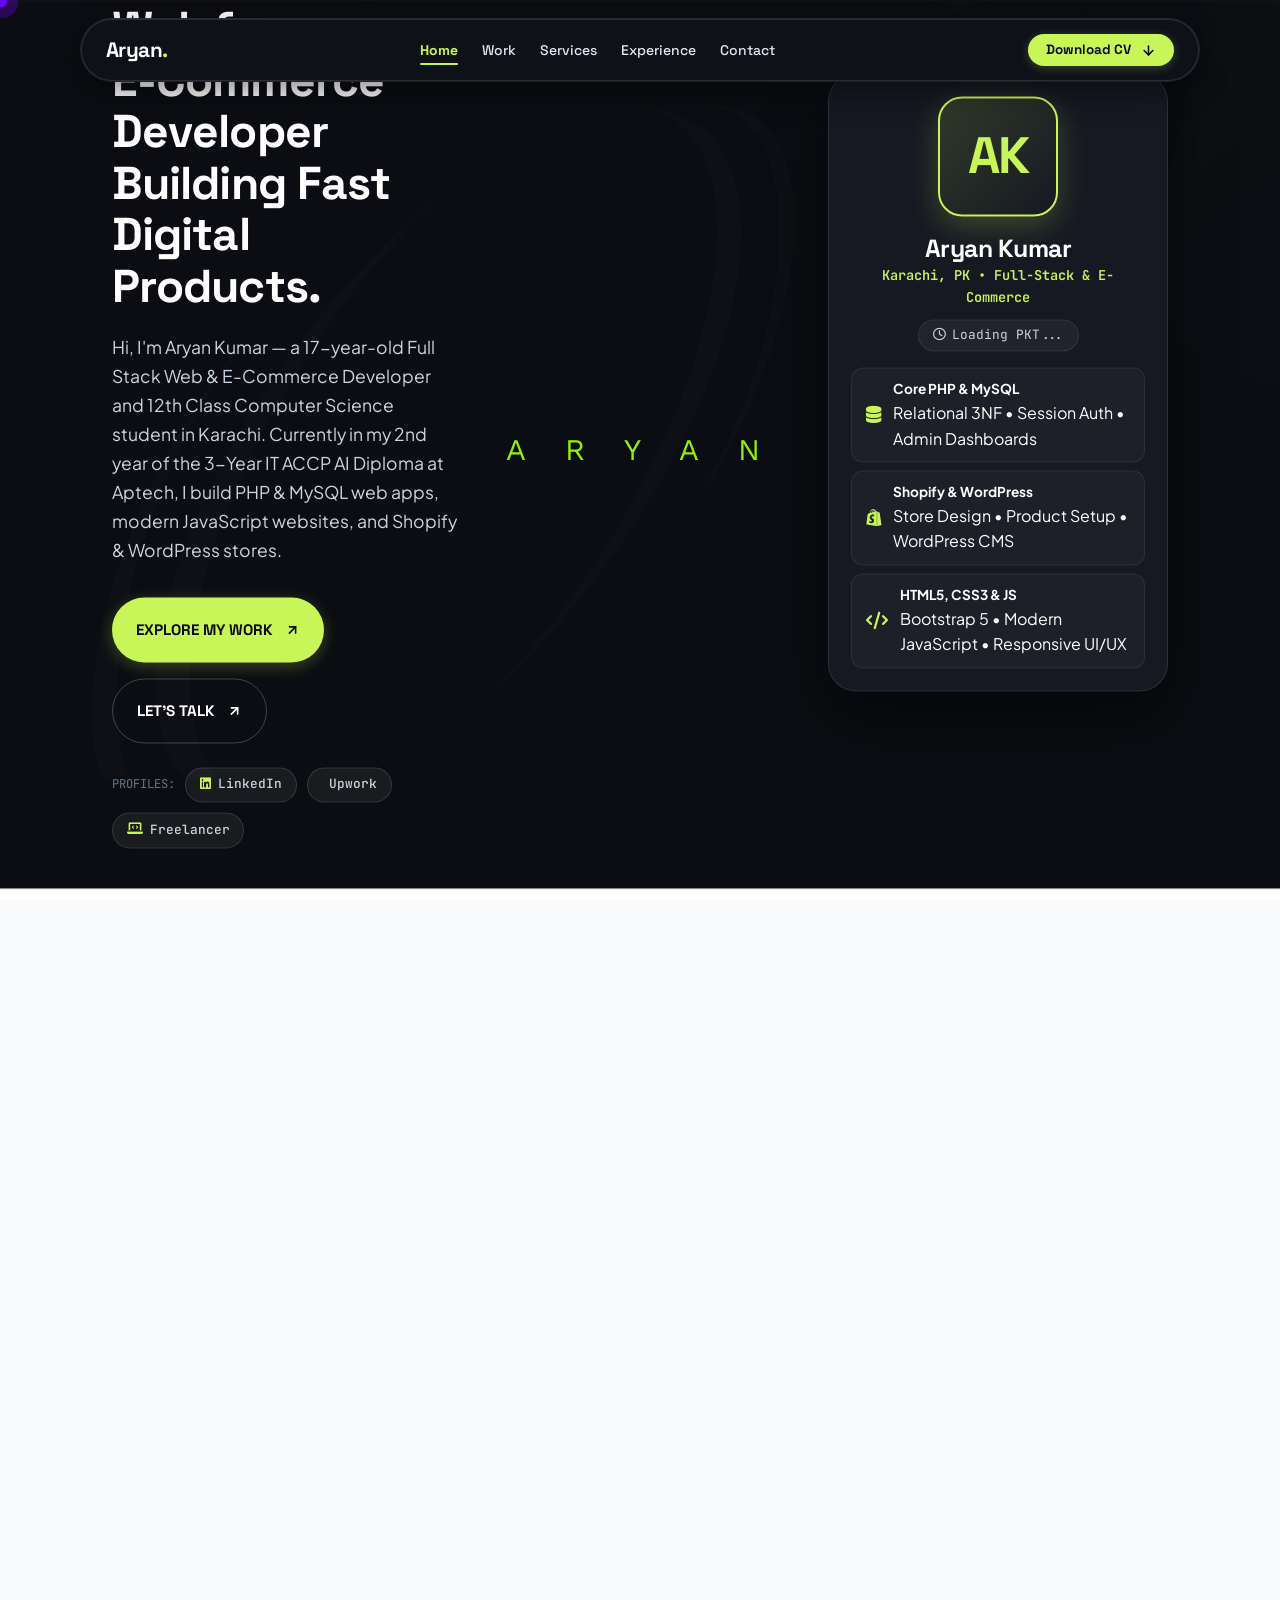
==== index.html @ 0559f658 "first commit" ====
<!DOCTYPE html>
<html lang="en">
<head>
    <meta charset="UTF-8">
    <meta http-equiv="X-UA-Compatible" content="IE=edge">
    <meta name="viewport" content="width=device-width, initial-scale=1">
    <meta name="author" content="Aryan Kumar">
    <meta name="description" content="Portfolio of Aryan Kumar — 17-year-old Full Stack Web & E-Commerce Developer based in Karachi, Pakistan. Building PHP & MySQL web apps, HTML5/CSS3/JS websites, and Shopify & WordPress stores.">
    
    <title>Aryan. &mdash; Web &amp; E-Commerce Developer | Aryan Portfolio</title>

    <!-- Favicon -->
    <link rel="shortcut icon" href="data:image/svg+xml,<svg xmlns='http://www.w3.org/2000/svg' viewBox='0 0 100 100'><rect width='100' height='100' rx='22' fill='%2312141a'/><text x='50%' y='68%' font-family='sans-serif' font-weight='900' font-size='56' fill='%23c8f558' text-anchor='middle'>A.</text></svg>">

    <!-- Fonts -->
    <link rel="preconnect" href="https://fonts.googleapis.com">
    <link rel="preconnect" href="https://fonts.gstatic.com" crossorigin>
    <link href="https://fonts.googleapis.com/css2?family=JetBrains+Mono:wght@400;500;600&family=Plus+Jakarta+Sans:wght@400;500;600;700;800&family=Space+Grotesk:wght@500;600;700;800&display=swap" rel="stylesheet">

    <!-- Devix Stylesheets -->
    <link rel="stylesheet" href="assets/css/bootstrap.min.css">
    <link rel="stylesheet" href="assets/css/all.min.css">
    <link rel="stylesheet" href="assets/css/animate.css">
    <link rel="stylesheet" href="assets/css/magnific-popup.css">
    <link rel="stylesheet" href="assets/css/swiper-bundle.min.css">
    <link rel="stylesheet" href="assets/css/nice-select.css">
    <link rel="stylesheet" href="assets/css/icomoon.css">
    <link rel="stylesheet" href="assets/css/main.css">
    <link rel="stylesheet" href="assets/css/clean-studio.css">
</head>
<body>

    <div class="page-wrapper">

        <!-- Preloader Start -->
        <div class="preloader">
            <svg viewBox="0 0 1000 1000" preserveAspectRatio="none">
                <path id="preloaderSvg" d="M0,1005S175,995,500,995s500,5,500,5V0H0Z"></path>
            </svg>
            <div class="preloader-heading">
                <div class="load-text">
                    <span>A</span>
                    <span>R</span>
                    <span>Y</span>
                    <span>A</span>
                    <span>N</span>
                </div>
            </div>
        </div>

        <!-- Back To Top Start -->
        <button id="back-top" class="back-to-top" aria-label="Back to Top">
            <svg width="20" height="20" viewBox="0 0 24 24" fill="none" stroke="currentColor" stroke-width="2.5" stroke-linecap="round" stroke-linejoin="round" aria-hidden="true">
                <line x1="12" y1="19" x2="12" y2="5"></line>
                <polyline points="5 12 12 5 19 12"></polyline>
            </svg>
        </button>

        <!-- GT MouseCursor Start -->
        <div class="mouseCursor cursor-outer"></div>
        <div class="mouseCursor cursor-inner"></div>

        <!-- ==========================================================================
             FLOATING GLASS NAVBAR (100% Readable across all sections)
             ========================================================================== -->
                <header class="Devix-floating-header" style="position: fixed; top: 18px; left: 50%; transform: translateX(-50%); width: min(92%, 1120px); height: 64px; padding: 0 24px; display: flex; align-items: center; justify-content: space-between; background: rgba(15, 18, 26, 0.92); backdrop-filter: blur(16px); -webkit-backdrop-filter: blur(16px); border: 1px solid rgba(255,255,255,0.12); border-radius: 999px; z-index: 9999; box-sizing: border-box;">
            <nav class="Devix-glass-pill" aria-label="Main Navigation" style="width: 100%; height: 100%; display: flex; align-items: center; justify-content: space-between; background: transparent; border: none; padding: 0; box-shadow: none;">
                <a href="index.html" class="Devix-brand-logo" style="color: #ffffff; font-weight: 700; font-size: 1.3rem; text-decoration: none; display: inline-flex; align-items: center; letter-spacing: -0.03em;">
                    Aryan<span class="dot" style="color: #c8f558;">.</span>
                </a>
                
                <ul class="Devix-nav-menu" style="display: flex; flex-direction: row; gap: 24px; list-style: none; margin: 0; padding: 0; align-items: center;">
                    <li><a href="index.html" class="Devix-nav-link active" style="color: #c8f558; font-size: 14px; font-weight: 700; text-decoration: none;">Home</a></li>
                    <li><a href="work.html" class="Devix-nav-link" style="color: #e2e8f0; font-size: 14px; font-weight: 500; text-decoration: none;">Work</a></li>
                    <li><a href="services.html" class="Devix-nav-link" style="color: #e2e8f0; font-size: 14px; font-weight: 500; text-decoration: none;">Services</a></li>
                    <li><a href="experience.html" class="Devix-nav-link" style="color: #e2e8f0; font-size: 14px; font-weight: 500; text-decoration: none;">Experience</a></li>
                    <li><a href="contact.html" class="Devix-nav-link" style="color: #e2e8f0; font-size: 14px; font-weight: 500; text-decoration: none;">Contact</a></li>
                </ul>

                <div class="d-flex align-items-center gap-2">
                    <a href="cv.html" class="Devix-btn-download" style="background: #c8f558; color: #0b0d12; font-weight: 700; padding: 8px 18px; border-radius: 999px; text-decoration: none; font-size: 13.5px; display: inline-flex; align-items: center; gap: 6px; border: none; white-space: nowrap;">
                        <span>Download CV</span>
                        <svg width="15" height="15" viewBox="0 0 24 24" fill="none" stroke="#0b0d12" stroke-width="2.5" stroke-linecap="round" stroke-linejoin="round" aria-hidden="true" style="margin-left: 4px; display: inline-block; vertical-align: middle;"><line x1="12" y1="5" x2="12" y2="19"></line><polyline points="19 12 12 19 5 12"></polyline></svg>
                    </a>
                    <button class="Devix-mobile-toggle" aria-label="Toggle Navigation" aria-expanded="false" style="background: rgba(255, 255, 255, 0.08); border: 1px solid rgba(255, 255, 255, 0.15); color: #ffffff; width: 40px; height: 40px; border-radius: 50%; align-items: center; justify-content: center; cursor: pointer;">
                        <i class="fa-solid fa-bars"></i>
                    </button>
                </div>
            </nav>
        </header>

        <!-- Mobile Drawer -->
        <div class="Devix-mobile-drawer" role="dialog" aria-modal="true" style="display: none !important;">
            <a href="index.html" class="Devix-nav-link active">Home</a>
            <a href="work.html" class="Devix-nav-link">Work</a>
            <a href="services.html" class="Devix-nav-link">Services</a>
            <a href="experience.html" class="Devix-nav-link">Experience</a>
            <a href="contact.html" class="Devix-nav-link">Contact</a>
            <a href="cv.html" class="Devix-btn-download">
                <span>Download CV (Interactive)</span>
                <svg width="15" height="15" viewBox="0 0 24 24" fill="none" stroke="currentColor" stroke-width="2.5" stroke-linecap="round" stroke-linejoin="round" aria-hidden="true" style="margin-left: 4px; display: inline-block; vertical-align: middle;"><line x1="12" y1="5" x2="12" y2="19"></line><polyline points="19 12 12 19 5 12"></polyline></svg>
            </a>
        </div>

        <div id="smooth-wrapper">
            <div id="smooth-content">

                <!-- ==========================================================================
                     FULL-SCREEN HERO SECTION (100vh Fit, Zero Cut-Off, Solid Obsidian Dark)
                     ========================================================================== -->
                <section class="hero-section-3 hero-3 fix" style="background: #0b0d12 !important; color: #ffffff !important; min-height: 100vh; display: flex; align-items: center; padding: 96px 5% 40px; box-sizing: border-box; position: relative;">
                    <div class="hero-shape-1" style="z-index: 0; pointer-events: none; opacity: 0.12;">
                        <img src="assets/img/home-3/hero-shape-1.png" alt="shape" style="pointer-events: none;">
                    </div>
                    <div class="hero-shape-2" style="z-index: 0; pointer-events: none; opacity: 0.12;">
                        <img src="assets/img/home-3/hero-shape-2.png" alt="shape" style="pointer-events: none;">
                    </div>
                    
                    <div class="container">
                        <div class="row align-items-center g-4 g-lg-5" style="display: grid; grid-template-columns: 1.55fr 0.75fr; gap: 40px; align-items: center; max-width: 1240px; width: 100%; margin: 0 auto;">
                            
                            <!-- Left Column: Headline, Bio & Actions -->
                            <div class="col-lg-7">
                                <div class="wow fadeInUp" data-wow-delay=".2s">
                                    <span class="Devix-status-badge">
                                        <span class="pulse-beacon-dot"></span>
                                        Available for Work &bull; Karachi, Pakistan
                                    </span>
                                </div>

                                <h1 class="title split-title" style="font-size: clamp(2.3rem, 3.6vw, 3.3rem); font-weight: 800; line-height: 1.12; margin: 1rem 0; color: #ffffff; word-break: normal; overflow-wrap: normal;">
                                    Web &amp; E-Commerce Developer Building Fast Digital Products.
                                </h1>

                                <p class="wow fadeInUp" data-wow-delay=".4s" style="font-size: 1.05rem; line-height: 1.6; color: #cbd5e1; max-width: 600px; margin-bottom: 1.5rem; position: relative; z-index: 5;">
                                    Hi, I'm Aryan Kumar &mdash; a 17-year-old Full Stack Web &amp; E-Commerce Developer and 12th Class Computer Science student in Karachi. Currently in my 2nd year of the 3-Year IT ACCP AI Diploma at Aptech, I build PHP &amp; MySQL web apps, modern JavaScript websites, and Shopify &amp; WordPress stores.
                                </p>

                                <div class="hero-btn-area wow fadeInUp" data-wow-delay=".5s" style="display: flex; flex-wrap: wrap; gap: 1rem; align-items: center;">
                                    <a href="work.html" class="theme-btn">
                                        Explore My Work
                                        <svg width="15" height="15" viewBox="0 0 24 24" fill="none" stroke="currentColor" stroke-width="2.5" stroke-linecap="round" stroke-linejoin="round" aria-hidden="true" style="margin-left: 6px; display: inline-block; vertical-align: middle;"><line x1="7" y1="17" x2="17" y2="7"></line><polyline points="7 7 17 7 17 17"></polyline></svg>
                                    </a>
                                    <a href="contact.html" class="theme-btn style-2">
                                        Let's Talk
                                        <svg width="15" height="15" viewBox="0 0 24 24" fill="none" stroke="currentColor" stroke-width="2.5" stroke-linecap="round" stroke-linejoin="round" aria-hidden="true" style="margin-left: 6px; display: inline-block; vertical-align: middle;"><line x1="7" y1="17" x2="17" y2="7"></line><polyline points="7 7 17 7 17 17"></polyline></svg>
                                    </a>
                                </div>

                                <!-- Direct Verified Profile Links -->
                                <div class="hero-profiles-row wow fadeInUp" data-wow-delay=".6s" style="position: relative; z-index: 5;">
                                    <span style="font-family: 'JetBrains Mono', monospace; font-size: 0.76rem; color: #64748b; text-transform: uppercase;">Profiles:</span>
                                    <a href="https://www.linkedin.com/in/aryan-kumar-99681443a/" target="_blank" rel="noopener noreferrer" class="hero-profile-pill">
                                        <i class="fa-brands fa-linkedin text-lime"></i>
                                        <span>LinkedIn</span>
                                    </a>
                                    <a href="https://www.upwork.com/freelancers/~01c5ace242e3d3f9a1?viewMode=1" target="_blank" rel="noopener noreferrer" class="hero-profile-pill">
                                        <i class="fa-solid fa-circle-nodes text-lime"></i>
                                        <span>Upwork</span>
                                    </a>
                                    <a href="https://www.freelancer.com/u/aryankumardev" target="_blank" rel="noopener noreferrer" class="hero-profile-pill">
                                        <i class="fa-solid fa-laptop-code text-lime"></i>
                                        <span>Freelancer</span>
                                    </a>
                                </div>
                            </div>

                            <!-- Right Column: Sleek "AK" Monogram Showcase Card (Zero Personal Photos) -->
                            <div class="col-lg-5">
                                <div class="ak-emblem-card wow fadeInUp" data-wow-delay=".3s" style="padding: 22px;">
                                    <!-- Monogram Symbol Box -->
                                    <div class="ak-monogram-symbol">
                                        AK
                                    </div>

                                    <h2 style="font-size: 1.55rem; font-weight: 800; color: #ffffff; margin-bottom: 0.2rem;">
                                        Aryan Kumar
                                    </h2>
                                    <div style="font-family: 'JetBrains Mono', monospace; font-size: 0.85rem; color: var(--Devix-lime); font-weight: 600;">
                                        Karachi, PK &bull; Full-Stack &amp; E-Commerce
                                    </div>

                                    <!-- Live Karachi PKT Clock -->
                                    <div class="live-clock-badge">
                                        <i class="fa-regular fa-clock"></i>
                                        <span id="Devix-pkt-clock">Loading PKT...</span>
                                    </div>

                                    <!-- 3 Quick Highlight Pills (Core Skills: PHP/MySQL, Shopify/WordPress, HTML/CSS/JS) -->
                                    <div class="mt-3">
                                        <div class="hero-quick-pill">
                                            <i class="fa-solid fa-database"></i>
                                            <div>
                                                <div class="qp-title">Core PHP &amp; MySQL</div>
                                                <div class="qp-desc">Relational 3NF &bull; Session Auth &bull; Admin Dashboards</div>
                                            </div>
                                        </div>

                                        <div class="hero-quick-pill">
                                            <i class="fa-brands fa-shopify"></i>
                                            <div>
                                                <div class="qp-title">Shopify &amp; WordPress</div>
                                                <div class="qp-desc">Store Design &bull; Product Setup &bull; WordPress CMS</div>
                                            </div>
                                        </div>

                                        <div class="hero-quick-pill">
                                            <i class="fa-solid fa-code"></i>
                                            <div>
                                                <div class="qp-title">HTML5, CSS3 &amp; JS</div>
                                                <div class="qp-desc">Bootstrap 5 &bull; Modern JavaScript &bull; Responsive UI/UX</div>
                                            </div>
                                        </div>
                                    </div>

                                </div>
                            </div>

                        </div>
                    </div>
                </section>

                <!-- ==========================================================================
                     INFINITE SCROLLING MARQUEE TICKER
                     ========================================================================== -->
                <div class="Devix-marquee-strip" aria-hidden="true">
                    <div class="Devix-marquee-inner">
                        <div class="Devix-marquee-text">
                            <span>CORE PHP &amp; MYSQL</span> <span class="dot">&bull;</span>
                            <span>SHOPIFY &amp; WORDPRESS</span> <span class="dot">&bull;</span>
                            <span>HTML5, CSS3 &amp; JAVASCRIPT</span> <span class="dot">&bull;</span>
                            <span>WORDPRESS &amp; FIGMA</span> <span class="dot">&bull;</span>
                            <span>XML, XSL &amp; TECHNICAL SEO</span> <span class="dot">&bull;</span>
                        </div>
                        <div class="Devix-marquee-text">
                            <span>CORE PHP &amp; MYSQL</span> <span class="dot">&bull;</span>
                            <span>SHOPIFY &amp; WORDPRESS</span> <span class="dot">&bull;</span>
                            <span>HTML5, CSS3 &amp; JAVASCRIPT</span> <span class="dot">&bull;</span>
                            <span>WORDPRESS &amp; FIGMA</span> <span class="dot">&bull;</span>
                            <span>XML, XSL &amp; TECHNICAL SEO</span> <span class="dot">&bull;</span>
                        </div>
                    </div>
                </div>

                <!-- ==========================================================================
                     SECTION 01 ON HOME: FEATURED PROJECTS PREVIEW (Crisp Editorial Light Section)
                     ========================================================================== -->
                <section class="website-section-3 section-padding fix section-editorial-light">
                    <div class="container">
                        <div class="section-title-area mb-5">
                            <div class="section-title split-title">
                                <span class="sub-title" style="color: #0284c7; font-family: 'JetBrains Mono', monospace; font-size: 0.85rem; font-weight: 700; text-transform: uppercase;">
                                    Production Works
                                </span>
                                <h2 class="style-3" style="color: #12141a;">
                                    Featured Case Studies &amp; <br> Web Platforms
                                </h2>
                            </div>
                            <a href="work.html" class="theme-btn wow fadeInUp" data-wow-delay=".3s">
                                View Full Case Studies
                                <svg width="15" height="15" viewBox="0 0 24 24" fill="none" stroke="currentColor" stroke-width="2.5" stroke-linecap="round" stroke-linejoin="round" aria-hidden="true" style="margin-left: 6px; display: inline-block; vertical-align: middle;"><line x1="7" y1="17" x2="17" y2="7"></line><polyline points="7 7 17 7 17 17"></polyline></svg>
                            </a>
                        </div>

                        <!-- 3 Flagship Projects Showcase -->
                        <div class="row g-4">
                            
                            <!-- Project 01: VEBRA -->
                            <div class="col-12">
                                <div class="Devix-project-card wow fadeInUp" data-wow-delay=".2s">
                                    <div class="row g-0 align-items-stretch">
                                        <div class="col-lg-6">
                                            <div class="project-thumbnail-wrapper h-100" style="background: #0f1118; padding: 14px; border-radius: 16px; display: flex; align-items: center; justify-content: center;">
                                                <span class="project-category-badge">
                                                    <i class="fa-solid fa-server text-lime me-1"></i> Core PHP &amp; MySQL
                                                </span>
                                                <img src="assets/img/vebra.png" alt="VEBRA Music and E-Commerce Web App" loading="lazy" style="width: 100% !important; height: auto !important; max-height: 360px !important; object-fit: contain !important; border-radius: 10px !important;">
                                            </div>
                                        </div>
                                        <div class="col-lg-6">
                                            <div class="project-body-content">
                                                <div class="project-client-flag">PROJECT 01 &bull; PRODUCTION APP</div>
                                                <h3 style="font-size: 1.6rem; font-weight: 800; color: #12141a; margin-bottom: 0.75rem;">
                                                    VEBRA &mdash; Music &amp; E-Commerce Web App
                                                </h3>
                                                <p style="font-size: 0.95rem; color: #475569; line-height: 1.65; margin-bottom: 1.25rem;">
                                                    Full-stack music streaming and vinyl e-commerce web application featuring user authentication, dynamic artist/song database, shopping cart, and custom Admin Dashboard.
                                                </p>
                                                
                                                <div class="d-flex flex-wrap gap-2 mb-4">
                                                    <span style="font-family: 'JetBrains Mono', monospace; font-size: 0.75rem; background: #f1f5f9; padding: 4px 10px; border-radius: 6px; color: #1e293b;"><i class="fa-brands fa-php text-primary"></i> Core PHP</span>
                                                    <span style="font-family: 'JetBrains Mono', monospace; font-size: 0.75rem; background: #f1f5f9; padding: 4px 10px; border-radius: 6px; color: #1e293b;"><i class="fa-solid fa-database text-primary"></i> MySQL 3NF</span>
                                                    <span style="font-family: 'JetBrains Mono', monospace; font-size: 0.75rem; background: #f1f5f9; padding: 4px 10px; border-radius: 6px; color: #1e293b;"><i class="fa-brands fa-js text-primary"></i> JavaScript</span>
                                                    <span style="font-family: 'JetBrains Mono', monospace; font-size: 0.75rem; background: #f1f5f9; padding: 4px 10px; border-radius: 6px; color: #1e293b;"><i class="fa-brands fa-bootstrap text-primary"></i> Bootstrap</span>
                                                    <span style="font-family: 'JetBrains Mono', monospace; font-size: 0.75rem; background: #f1f5f9; padding: 4px 10px; border-radius: 6px; color: #1e293b;"><i class="fa-solid fa-envelope text-primary"></i> PHPMailer</span>
                                                </div>

                                                <div class="d-flex flex-wrap gap-3 align-items-center mt-auto pt-3 border-top">
                                                    <a href="https://vebraofficial.great-site.net/" target="_blank" rel="noopener noreferrer" onclick="window.open(this.href, '_blank'); return false;" class="theme-btn" style="padding: 10px 22px; font-size: 0.88rem;">
                                                        Live Demo
                                                        <svg width="14" height="14" viewBox="0 0 24 24" fill="none" stroke="currentColor" stroke-width="2.5" stroke-linecap="round" stroke-linejoin="round" aria-hidden="true" style="margin-left: 6px; display: inline-block; vertical-align: middle;"><line x1="7" y1="17" x2="17" y2="7"></line><polyline points="7 7 17 7 17 17"></polyline></svg>
                                                    </a>
                                                    <a href="https://github.com" target="_blank" rel="noopener noreferrer" onclick="window.open(this.href, '_blank'); return false;" class="theme-btn style-2" style="padding: 10px 22px; font-size: 0.88rem; background: #12141a; color: #ffffff; border-color: #12141a;">
                                                        Source Code
                                                        <svg width="15" height="15" viewBox="0 0 24 24" fill="currentColor" aria-hidden="true" style="margin-left: 6px; display: inline-block; vertical-align: middle;"><path d="M12 0C5.37 0 0 5.37 0 12c0 5.31 3.435 9.795 8.205 11.385.6.105.825-.255.825-.57 0-.285-.015-1.23-.015-2.235-3.015.555-3.795-.735-4.035-1.41-.135-.345-.72-1.41-1.23-1.695-.42-.225-1.02-.78-.015-.795.945-.015 1.62.87 1.845 1.23 1.08 1.815 2.805 1.305 3.495.99.105-.78.42-1.305.765-1.605-2.67-.3-5.46-1.335-5.46-5.925 0-1.305.465-2.385 1.23-3.225-.12-.3-.54-1.53.12-3.18 0 0 1.005-.315 3.3 1.23.96-.27 1.98-.405 3-.405s2.04.135 3 .405c2.295-1.56 3.3-1.23 3.3-1.23.66 1.65.24 2.88.12 3.18.765.84 1.23 1.905 1.23 3.225 0 4.605-2.805 5.625-5.475 5.925.435.375.81 1.095.81 2.22 0 1.605-.015 2.895-.015 3.3 0 .315.225.69.825.57A12.02 12.02 0 0024 12c0-6.63-5.37-12-12-12z"/></svg>
                                                    </a>
                                                </div>
                                            </div>
                                        </div>
                                    </div>
                                </div>
                            </div>

                            <!-- Project 02: FurEver Care -->
                            <div class="col-12">
                                <div class="Devix-project-card wow fadeInUp" data-wow-delay=".3s">
                                    <div class="row g-0 align-items-stretch">
                                        <div class="col-lg-6">
                                            <div class="project-thumbnail-wrapper h-100" style="background: #0f1118; padding: 14px; border-radius: 16px; display: flex; align-items: center; justify-content: center;">
                                                <span class="project-category-badge">
                                                    <i class="fa-solid fa-code text-lime me-1"></i> Interactive Frontend Web App
                                                </span>
                                                <img src="assets/img/Furever.png" alt="FurEver Care Pet Wellness Portal" loading="lazy" style="width: 100% !important; height: auto !important; max-height: 360px !important; object-fit: contain !important; border-radius: 10px !important;">
                                            </div>
                                        </div>
                                        <div class="col-lg-6">
                                            <div class="project-body-content">
                                                <div class="project-client-flag">PROJECT 02 &bull; INTERACTIVE FRONTEND WEB APP</div>
                                                <h3 style="font-size: 1.6rem; font-weight: 800; color: #12141a; margin-bottom: 0.75rem;">
                                                    FurEver Care &mdash; Pet Wellness &amp; Veterinary Portal
                                                </h3>
                                                <p style="font-size: 0.95rem; color: #475569; line-height: 1.65; margin-bottom: 1.25rem;">
                                                    Interactive pet care and veterinary emergency triage guide built with HTML5, CSS3, Vanilla JavaScript, and JSON data schemas. Features a personalized owner onboarding questionnaire, companion health journal with LocalStorage persistence, feeding portion calculator, and 24/7 symptom triage guide.
                                                </p>
                                                
                                                <div class="d-flex flex-wrap gap-2 mb-4">
                                                    <span style="font-family: 'JetBrains Mono', monospace; font-size: 0.75rem; background: #f1f5f9; padding: 4px 10px; border-radius: 6px; color: #1e293b;"><i class="fa-brands fa-html5 text-primary"></i> HTML5</span>
                                                    <span style="font-family: 'JetBrains Mono', monospace; font-size: 0.75rem; background: #f1f5f9; padding: 4px 10px; border-radius: 6px; color: #1e293b;"><i class="fa-brands fa-css3-alt text-primary"></i> CSS3</span>
                                                    <span style="font-family: 'JetBrains Mono', monospace; font-size: 0.75rem; background: #f1f5f9; padding: 4px 10px; border-radius: 6px; color: #1e293b;"><i class="fa-brands fa-js text-primary"></i> Vanilla JS</span>
                                                    <span style="font-family: 'JetBrains Mono', monospace; font-size: 0.75rem; background: #f1f5f9; padding: 4px 10px; border-radius: 6px; color: #1e293b;"><i class="fa-solid fa-code text-primary"></i> JSON</span>
                                                    <span style="font-family: 'JetBrains Mono', monospace; font-size: 0.75rem; background: #f1f5f9; padding: 4px 10px; border-radius: 6px; color: #1e293b;"><i class="fa-solid fa-database text-primary"></i> LocalStorage</span>
                                                </div>

                                                <div class="d-flex flex-wrap gap-3 align-items-center mt-auto pt-3 border-top">
                                                    <span style="display: inline-flex; align-items: center; gap: 0.5rem; background: #0f172a; color: #c8f558; border: 1px solid rgba(200, 245, 88, 0.3); padding: 8px 18px; border-radius: 9999px; font-family: 'Space Grotesk', sans-serif; font-size: 0.86rem; font-weight: 700; letter-spacing: 0.02em;">
                                                        <i class="fa-solid fa-layer-group" style="color: #c8f558;"></i>
                                                        UI/UX Design Concept &bull; Interactive Prototype
                                                    </span>
                                                </div>
                                            </div>
                                        </div>
                                    </div>
                                </div>
                            </div>

                            <!-- Project 03: Excellent Coaching -->
                            <div class="col-12">
                                <div class="Devix-project-card wow fadeInUp" data-wow-delay=".4s">
                                    <div class="row g-0 align-items-stretch">
                                        <div class="col-lg-6">
                                            <div class="project-thumbnail-wrapper h-100" style="background: #0f1118; padding: 14px; border-radius: 16px; display: flex; align-items: center; justify-content: center;">
                                                <span class="project-category-badge">
                                                    <i class="fa-solid fa-graduation-cap text-lime me-1"></i> Educational Site
                                                </span>
                                                <img src="assets/img/excellent.png" alt="Excellent Coaching Multi-Page Platform" loading="lazy" style="width: 100% !important; height: auto !important; max-height: 360px !important; object-fit: contain !important; border-radius: 10px !important;">
                                            </div>
                                        </div>
                                        <div class="col-lg-6">
                                            <div class="project-body-content">
                                                <div class="project-client-flag">PROJECT 03 &bull; RESPONSIVE PORTAL</div>
                                                <h3 style="font-size: 1.6rem; font-weight: 800; color: #12141a; margin-bottom: 0.75rem;">
                                                    Excellent Coaching &mdash; Multi-Page Learning Platform
                                                </h3>
                                                <p style="font-size: 0.95rem; color: #475569; line-height: 1.65; margin-bottom: 1.25rem;">
                                                    Responsive multi-page educational website with course categories, instructor profiles, student testimonials, and interactive sliders.
                                                </p>
                                                
                                                <div class="d-flex flex-wrap gap-2 mb-4">
                                                    <span style="font-family: 'JetBrains Mono', monospace; font-size: 0.75rem; background: #f1f5f9; padding: 4px 10px; border-radius: 6px; color: #1e293b;"><i class="fa-brands fa-html5 text-primary"></i> HTML5</span>
                                                    <span style="font-family: 'JetBrains Mono', monospace; font-size: 0.75rem; background: #f1f5f9; padding: 4px 10px; border-radius: 6px; color: #1e293b;"><i class="fa-brands fa-css3-alt text-primary"></i> CSS3</span>
                                                    <span style="font-family: 'JetBrains Mono', monospace; font-size: 0.75rem; background: #f1f5f9; padding: 4px 10px; border-radius: 6px; color: #1e293b;"><i class="fa-brands fa-bootstrap text-primary"></i> Bootstrap</span>
                                                    <span style="font-family: 'JetBrains Mono', monospace; font-size: 0.75rem; background: #f1f5f9; padding: 4px 10px; border-radius: 6px; color: #1e293b;"><i class="fa-solid fa-code-merge text-primary"></i> jQuery</span>
                                                </div>

                                                <div class="d-flex flex-wrap gap-3 align-items-center mt-auto pt-3 border-top">
                                                    <a href="https://aryankumar-netizen.github.io/Excellent_Coaching/" target="_blank" rel="noopener noreferrer" onclick="window.open(this.href, '_blank'); return false;" class="theme-btn" style="padding: 10px 22px; font-size: 0.88rem;">
                                                        Live Demo
                                                        <svg width="14" height="14" viewBox="0 0 24 24" fill="none" stroke="currentColor" stroke-width="2.5" stroke-linecap="round" stroke-linejoin="round" aria-hidden="true" style="margin-left: 6px; display: inline-block; vertical-align: middle;"><line x1="7" y1="17" x2="17" y2="7"></line><polyline points="7 7 17 7 17 17"></polyline></svg>
                                                    </a>
                                                    <a href="https://github.com" target="_blank" rel="noopener noreferrer" onclick="window.open(this.href, '_blank'); return false;" class="theme-btn style-2" style="padding: 10px 22px; font-size: 0.88rem; background: #12141a; color: #ffffff; border-color: #12141a;">
                                                        Source Code
                                                        <svg width="15" height="15" viewBox="0 0 24 24" fill="currentColor" aria-hidden="true" style="margin-left: 6px; display: inline-block; vertical-align: middle;"><path d="M12 0C5.37 0 0 5.37 0 12c0 5.31 3.435 9.795 8.205 11.385.6.105.825-.255.825-.57 0-.285-.015-1.23-.015-2.235-3.015.555-3.795-.735-4.035-1.41-.135-.345-.72-1.41-1.23-1.695-.42-.225-1.02-.78-.015-.795.945-.015 1.62.87 1.845 1.23 1.08 1.815 2.805 1.305 3.495.99.105-.78.42-1.305.765-1.605-2.67-.3-5.46-1.335-5.46-5.925 0-1.305.465-2.385 1.23-3.225-.12-.3-.54-1.53.12-3.18 0 0 1.005-.315 3.3 1.23.96-.27 1.98-.405 3-.405s2.04.135 3 .405c2.295-1.56 3.3-1.23 3.3-1.23.66 1.65.24 2.88.12 3.18.765.84 1.23 1.905 1.23 3.225 0 4.605-2.805 5.625-5.475 5.925.435.375.81 1.095.81 2.22 0 1.605-.015 2.895-.015 3.3 0 .315.225.69.825.57A12.02 12.02 0 0024 12c0-6.63-5.37-12-12-12z"/></svg>
                                                    </a>
                                                </div>
                                            </div>
                                        </div>
                                    </div>
                                </div>
                            </div>

                        </div>
                    </div>
                </section>

                <!-- ==========================================================================
                     SECTION 02 ON HOME: SERVICES OVERVIEW (Bold Dark Section)
                     ========================================================================== -->
                <section class="section-editorial-light section-padding fix" style="background: #ffffff !important;">
                    <div class="container">
                        <div class="section-title-area mb-5">
                            <div class="section-title split-title">
                                <span class="sub-title" style="color: #0284c7; font-family: 'JetBrains Mono', monospace; font-size: 0.85rem; font-weight: 700; text-transform: uppercase;">
                                    Specialized Capabilities
                                </span>
                                <h2 class="style-3" style="color: #0f172a !important;">
                                    Full-Stack Development &amp; <br> E-Commerce Systems
                                </h2>
                            </div>
                            <a href="services.html" class="theme-btn wow fadeInUp" data-wow-delay=".3s">
                                Explore All Services &amp; Process
                                <svg width="15" height="15" viewBox="0 0 24 24" fill="none" stroke="currentColor" stroke-width="2.5" stroke-linecap="round" stroke-linejoin="round" aria-hidden="true" style="margin-left: 6px; display: inline-block; vertical-align: middle;"><line x1="7" y1="17" x2="17" y2="7"></line><polyline points="7 7 17 7 17 17"></polyline></svg>
                            </a>
                        </div>

                        <div class="row g-4">
                            
                            <!-- Service 01 -->
                            <div class="col-md-6 col-lg-3">
                                <div class="Devix-service-card wow fadeInUp" data-wow-delay=".2s">
                                    <div class="service-mockup-top">
                                        <div class="mockup-dots"><span></span><span></span><span></span></div>
                                        <div class="mockup-code-syntax">
                                            <p><span class="kw">&lt;?php</span></p>
                                            <p><span class="vr">$db</span> = <span class="kw">new</span> <span class="fn">PDO</span>(<span class="st">'mysql:...'</span>);</p>
                                            <p><span class="vr">$stmt</span>-&gt;<span class="fn">execute</span>();</p>
                                        </div>
                                    </div>
                                    <div class="service-card-body">
                                        <div class="service-card-num">01 / BACKEND</div>
                                        <h3 style="font-size: 1.25rem; font-weight: 800; color: #0f172a !important; margin-bottom: 0.75rem;">
                                            Full-Stack PHP &amp; MySQL
                                        </h3>
                                        <p style="font-size: 0.88rem; color: #94a3b8; line-height: 1.6; margin-bottom: 1.25rem; flex-grow: 1;">
                                            Relational database modeling (3NF), Web APIs, session authentication, and custom admin portals.
                                        </p>
                                        <a href="services.html" style="font-size: 0.85rem; font-weight: 700; color: var(--Devix-lime); display: inline-flex; align-items: center; gap: 0.35rem;">
                                            <span>Read Details</span>
                                            <i class="fa-solid fa-arrow-right"></i>
                                        </a>
                                    </div>
                                </div>
                            </div>

                            <!-- Service 02 -->
                            <div class="col-md-6 col-lg-3">
                                <div class="Devix-service-card wow fadeInUp" data-wow-delay=".3s">
                                    <div class="service-mockup-top">
                                        <div class="mockup-dots"><span></span><span></span><span></span></div>
                                        <div class="d-flex justify-content-between align-items-center mt-3">
                                            <span style="font-size: 0.72rem; color: #94a3b8; font-family: 'JetBrains Mono', monospace;">Shopify Store</span>
                                            <span style="font-size: 0.72rem; color: var(--Devix-lime); font-family: 'JetBrains Mono', monospace; font-weight: 700;">Live Store</span>
                                        </div>
                                        <div style="background: rgba(255,255,255,0.05); padding: 6px; border-radius: 6px; margin-top: 6px; font-size: 0.72rem; color: #cbd5e1; font-family: 'JetBrains Mono', monospace;">
                                            Shopify &bull; Product Catalog Setup
                                        </div>
                                    </div>
                                    <div class="service-card-body">
                                        <div class="service-card-num">02 / E-COMMERCE</div>
                                        <h3 style="font-size: 1.25rem; font-weight: 800; color: #0f172a !important; margin-bottom: 0.75rem;">
                                            Shopify &amp; WordPress
                                        </h3>
                                        <p style="font-size: 0.88rem; color: #94a3b8; line-height: 1.6; margin-bottom: 1.25rem; flex-grow: 1;">
                                            Single &amp; multi-product stores, product catalog setup, and responsive WordPress customization.
                                        </p>
                                        <a href="services.html" style="font-size: 0.85rem; font-weight: 700; color: var(--Devix-lime); display: inline-flex; align-items: center; gap: 0.35rem;">
                                            <span>Read Details</span>
                                            <i class="fa-solid fa-arrow-right"></i>
                                        </a>
                                    </div>
                                </div>
                            </div>

                            <!-- Service 03 -->
                            <div class="col-md-6 col-lg-3">
                                <div class="Devix-service-card wow fadeInUp" data-wow-delay=".4s">
                                    <div class="service-mockup-top">
                                        <div class="mockup-dots"><span></span><span></span><span></span></div>
                                        <div class="mockup-code-syntax">
                                            <p><span class="kw">function</span> <span class="fn">initStore</span>() {</p>
                                            <p>&nbsp;&nbsp;<span class="kw">const</span> <span class="vr">cart</span> = <span class="kw">new</span> <span class="fn">ShoppingCart</span>();</p>
                                            <p>&nbsp;&nbsp;<span class="vr">cart</span>.<span class="fn">render</span>();</p>
                                        </div>
                                    </div>
                                    <div class="service-card-body">
                                        <div class="service-card-num">03 / FRONTEND</div>
                                        <h3 style="font-size: 1.25rem; font-weight: 800; color: #0f172a !important; margin-bottom: 0.75rem;">
                                            HTML5, CSS3 &amp; JS
                                        </h3>
                                        <p style="font-size: 0.88rem; color: #94a3b8; line-height: 1.6; margin-bottom: 1.25rem; flex-grow: 1;">
                                            Pixel-perfect HTML5, CSS3, modern JavaScript ES6+, Bootstrap 5, and responsive mobile interfaces.
                                        </p>
                                        <a href="services.html" style="font-size: 0.85rem; font-weight: 700; color: var(--Devix-lime); display: inline-flex; align-items: center; gap: 0.35rem;">
                                            <span>Read Details</span>
                                            <i class="fa-solid fa-arrow-right"></i>
                                        </a>
                                    </div>
                                </div>
                            </div>

                            <!-- Service 04 -->
                            <div class="col-md-6 col-lg-3">
                                <div class="Devix-service-card wow fadeInUp" data-wow-delay=".5s">
                                    <div class="service-mockup-top">
                                        <div class="mockup-dots"><span></span><span></span><span></span></div>
                                        <div class="d-flex justify-content-around align-items-center mt-3 text-center">
                                            <div>
                                                <div style="color: #10b981; font-weight: 800; font-family: 'JetBrains Mono', monospace;">100</div>
                                                <div style="font-size: 0.65rem; color: #94a3b8;">Perf</div>
                                            </div>
                                            <div>
                                                <div style="color: #10b981; font-weight: 800; font-family: 'JetBrains Mono', monospace;">100</div>
                                                <div style="font-size: 0.65rem; color: #94a3b8;">SEO</div>
                                            </div>
                                            <div>
                                                <div style="color: #10b981; font-weight: 800; font-family: 'JetBrains Mono', monospace;">100</div>
                                                <div style="font-size: 0.65rem; color: #94a3b8;">A11y</div>
                                            </div>
                                        </div>
                                    </div>
                                    <div class="service-card-body">
                                        <div class="service-card-num">04 / DESIGN &amp; SEO</div>
                                        <h3 style="font-size: 1.25rem; font-weight: 800; color: #0f172a !important; margin-bottom: 0.75rem;">
                                            Figma UI &amp; SEO
                                        </h3>
                                        <p style="font-size: 0.88rem; color: #94a3b8; line-height: 1.6; margin-bottom: 1.25rem; flex-grow: 1;">
                                            Wireframing in Figma, XML/XSL data formatting, Git/GitHub versioning, and technical SEO audits.
                                        </p>
                                        <a href="services.html" style="font-size: 0.85rem; font-weight: 700; color: var(--Devix-lime); display: inline-flex; align-items: center; gap: 0.35rem;">
                                            <span>Read Details</span>
                                            <i class="fa-solid fa-arrow-right"></i>
                                        </a>
                                    </div>
                                </div>
                            </div>

                        </div>
                    </div>
                </section>

                <!-- ==========================================================================
                     SECTION 03 ON HOME: EDUCATION & EXPERIENCE SNAPSHOT (Crisp Editorial Light)
                     ========================================================================== -->
                <section class="section-editorial-light section-padding fix">
                    <div class="container">
                        <div class="section-title-area mb-5">
                            <div class="section-title split-title">
                                <span class="sub-title" style="color: #0284c7; font-family: 'JetBrains Mono', monospace; font-size: 0.85rem; font-weight: 700; text-transform: uppercase;">
                                    Track Record
                                </span>
                                <h2 class="style-3" style="color: #12141a;">
                                    Education, Honors &amp; <br> Real-World Experience
                                </h2>
                            </div>
                            <a href="experience.html" class="theme-btn wow fadeInUp" data-wow-delay=".3s">
                                View Full Experience &amp; Skills
                                <svg width="15" height="15" viewBox="0 0 24 24" fill="none" stroke="currentColor" stroke-width="2.5" stroke-linecap="round" stroke-linejoin="round" aria-hidden="true" style="margin-left: 6px; display: inline-block; vertical-align: middle;"><line x1="7" y1="17" x2="17" y2="7"></line><polyline points="7 7 17 7 17 17"></polyline></svg>
                            </a>
                        </div>

                        <div class="row g-4">
                            
                            <!-- Aptech Diploma -->
                            <div class="col-lg-4">
                                <div style="background: #ffffff; border: 1px solid rgba(18, 20, 26, 0.08); border-radius: 20px; padding: 2rem; box-shadow: 0 8px 24px rgba(0,0,0,0.04); height: 100%;">
                                    <div style="font-family: 'JetBrains Mono', monospace; font-size: 0.78rem; font-weight: 700; color: #0284c7; margin-bottom: 0.35rem;">
                                        2025 &ndash; PRESENT &bull; 2ND YEAR
                                    </div>
                                    <h3 style="font-size: 1.25rem; font-weight: 800; color: #12141a; margin-bottom: 0.35rem;">
                                        3-Year IT ACCP AI Diploma
                                    </h3>
                                    <div style="font-size: 0.88rem; color: #64748b; font-weight: 600; margin-bottom: 0.75rem;">
                                        Aptech Computer Education &bull; Karachi
                                    </div>
                                    <p style="font-size: 0.9rem; color: #475569; line-height: 1.6;">
                                        Completed 1st Year (Frontend HTML/CSS/JS, XML/XSL, Technical SEO, Core PHP &amp; MySQL); currently starting Laravel.
                                    </p>
                                </div>
                            </div>

                            <!-- Woodland Secondary School (1st Position Holder) -->
                            <div class="col-lg-4">
                                <div style="background: #ffffff; border: 1px solid rgba(18, 20, 26, 0.08); border-left: 4px solid #f59e0b; border-radius: 20px; padding: 2rem; box-shadow: 0 8px 24px rgba(0,0,0,0.04); height: 100%;">
                                    <div class="d-flex justify-content-between align-items-baseline mb-1">
                                        <span style="font-family: 'JetBrains Mono', monospace; font-size: 0.78rem; font-weight: 700; color: #d97706;">DISTINCTION</span>
                                        <span style="font-size: 0.74rem; background: #fef3c7; color: #92400e; padding: 2px 8px; border-radius: 999px; font-weight: 700;">1st Position Holder</span>
                                    </div>
                                    <h3 style="font-size: 1.25rem; font-weight: 800; color: #12141a; margin-bottom: 0.35rem;">
                                        Matriculation (Science/CS)
                                    </h3>
                                    <div style="font-size: 0.88rem; color: #b45309; font-weight: 600; margin-bottom: 0.75rem;">
                                        Woodland Secondary School &bull; North Karachi
                                    </div>
                                    <p style="font-size: 0.9rem; color: #475569; line-height: 1.6;">
                                        Graduated as <strong>1st Position Holder among Boys</strong> in class near Power House 11-A, demonstrating top mathematical &amp; CS honors.
                                    </p>
                                </div>
                            </div>

                            <!-- Freelance Experience -->
                            <div class="col-lg-4">
                                <div style="background: #ffffff; border: 1px solid rgba(18, 20, 26, 0.08); border-radius: 20px; padding: 2rem; box-shadow: 0 8px 24px rgba(0,0,0,0.04); height: 100%;">
                                    <div style="font-family: 'JetBrains Mono', monospace; font-size: 0.78rem; font-weight: 700; color: #0284c7; margin-bottom: 0.35rem;">
                                        2025 &ndash; PRESENT &bull; FREELANCE
                                    </div>
                                    <h3 style="font-size: 1.25rem; font-weight: 800; color: #12141a; margin-bottom: 0.35rem;">
                                        Freelance Web &amp; E-Commerce
                                    </h3>
                                    <div style="font-size: 0.88rem; color: #64748b; font-weight: 600; margin-bottom: 0.75rem;">
                                        Self-Employed &bull; Remote Client Deliveries
                                    </div>
                                    <p style="font-size: 0.9rem; color: #475569; line-height: 1.6;">
                                        Launched Shopify e-commerce stores with customized themes and product catalog setups, deployed live PHP/MySQL web apps on hosting, and built responsive sites.
                                    </p>
                                </div>
                            </div>

                        </div>
                    </div>
                </section>

                <!-- ==========================================================================
                     SECTION 04 ON HOME: 4-STEP WORK PROCESS & CTA BANNER (Dark Section)
                     ========================================================================== -->
                <section class="section-editorial-light section-padding fix" style="background: #f8fafc !important;">
                    <div class="container">
                        <div class="section-title text-center mb-5">
                            <span class="sub-title" style="color: #0284c7; font-family: 'JetBrains Mono', monospace; font-size: 0.85rem; font-weight: 700; text-transform: uppercase;">
                                How I Work
                            </span>
                            <h2 class="style-3" style="color: #0f172a !important;">
                                A Straightforward 4-Step Process
                            </h2>
                        </div>

                        <div class="row g-4 mb-5">
                            <div class="col-md-6 col-lg-3">
                                <div class="Devix-process-card wow fadeInUp" data-wow-delay=".2s">
                                    <div class="process-step-digit">01</div>
                                    <h3 style="font-size: 1.25rem; font-weight: 800; color: #0f172a !important; margin-bottom: 0.65rem;">
                                        Plan &amp; Wireframe
                                    </h3>
                                    <p style="font-size: 0.9rem; color: #94a3b8; line-height: 1.6;">
                                        Gathering requirements, drafting 3NF database models, and designing Figma wireframes to align visual direction.
                                    </p>
                                </div>
                            </div>

                            <div class="col-md-6 col-lg-3">
                                <div class="Devix-process-card wow fadeInUp" data-wow-delay=".3s">
                                    <div class="process-step-digit">02</div>
                                    <h3 style="font-size: 1.25rem; font-weight: 800; color: #0f172a !important; margin-bottom: 0.65rem;">
                                        Clean Code
                                    </h3>
                                    <p style="font-size: 0.9rem; color: #94a3b8; line-height: 1.6;">
                                        Writing clean, modular code in Core PHP, HTML5/CSS3/JS, or Shopify Liquid with password encryption and security best practices.
                                    </p>
                                </div>
                            </div>

                            <div class="col-md-6 col-lg-3">
                                <div class="Devix-process-card wow fadeInUp" data-wow-delay=".4s">
                                    <div class="process-step-digit">03</div>
                                    <h3 style="font-size: 1.25rem; font-weight: 800; color: #0f172a !important; margin-bottom: 0.65rem;">
                                        Test &amp; Optimize
                                    </h3>
                                    <p style="font-size: 0.9rem; color: #94a3b8; line-height: 1.6;">
                                        Cross-device mobile testing, performance profiling, SQL query optimization, and technical SEO validation.
                                    </p>
                                </div>
                            </div>

                            <div class="col-md-6 col-lg-3">
                                <div class="Devix-process-card wow fadeInUp" data-wow-delay=".5s">
                                    <div class="process-step-digit">04</div>
                                    <h3 style="font-size: 1.25rem; font-weight: 800; color: #0f172a !important; margin-bottom: 0.65rem;">
                                        Host &amp; Launch
                                    </h3>
                                    <p style="font-size: 0.9rem; color: #94a3b8; line-height: 1.6;">
                                        Zero-downtime server hosting deployment, SSL certificate setup, DNS propagation, and post-launch verification.
                                    </p>
                                </div>
                            </div>
                        </div>

                        <!-- Contact CTA Banner -->
                        <div class="ak-emblem-card text-center p-4 p-lg-5 wow fadeInUp" data-wow-delay=".3s" style="background: linear-gradient(135deg, #161821 0%, #1f2330 100%); border-color: rgba(200, 245, 88, 0.25);">
                            <span class="Devix-status-badge mb-3">
                                <span class="pulse-beacon-dot"></span> Let's Work Together
                            </span>
                            <h2 style="font-size: clamp(1.8rem, 3.5vw, 2.8rem); font-weight: 800; color: #ffffff; margin-bottom: 1rem;">
                                Have a Project in Mind? Let's Work Together.
                            </h2>
                            <p style="font-size: 1.05rem; color: #cbd5e1; max-width: 600px; margin: 0 auto 2rem auto;">
                                Whether you need a dynamic PHP/MySQL database web app, a high-converting Shopify store, or a custom frontend interface, I'm ready to bring it to life.
                            </p>
                            <div class="d-flex justify-content-center gap-3 flex-wrap">
                                <a href="contact.html" class="theme-btn">
                                    Let's Talk
                                    <svg width="15" height="15" viewBox="0 0 24 24" fill="none" stroke="currentColor" stroke-width="2.5" stroke-linecap="round" stroke-linejoin="round" aria-hidden="true" style="margin-left: 6px; display: inline-block; vertical-align: middle;"><line x1="7" y1="17" x2="17" y2="7"></line><polyline points="7 7 17 7 17 17"></polyline></svg>
                                </a>
                                <a href="cv.html" class="theme-btn style-2" style="background: transparent; color: #ffffff; border-color: rgba(255,255,255,0.2);">
                                    View Interactive CV
                                    <svg width="15" height="15" viewBox="0 0 24 24" fill="none" stroke="currentColor" stroke-width="2.5" stroke-linecap="round" stroke-linejoin="round" aria-hidden="true" style="margin-left: 6px; display: inline-block; vertical-align: middle;"><line x1="7" y1="17" x2="17" y2="7"></line><polyline points="7 7 17 7 17 17"></polyline></svg>
                                </a>
                            </div>
                        </div>

                    </div>
                </section>

                <!-- ==========================================================================
                     Devix AGENCY FOOTER
                     ========================================================================== -->
                <footer class="Devix-site-footer">
                    <div class="container">
                        <div class="row g-4 justify-content-between">
                            
                            <div class="col-lg-4">
                                <a href="index.html" class="Devix-footer-logo">
                                    Aryan<span style="color: var(--Devix-lime);">.</span>
                                </a>
                                <p style="font-size: 0.92rem; color: #94a3b8; max-width: 320px; line-height: 1.6; margin-bottom: 1.5rem;">
                                    Full Stack Web &amp; E-Commerce Developer based in Karachi, Pakistan. Building performant digital products with Core PHP, MySQL, HTML5/CSS3/JS, and Shopify.
                                </p>
                                <div class="d-flex align-items-center gap-2">
                                    <span class="pulse-beacon-dot"></span>
                                    <span style="font-family: 'JetBrains Mono', monospace; font-size: 0.78rem; color: #cbd5e1;">Available for Remote Work &bull; PKT</span>
                                </div>
                            </div>

                            <div class="col-6 col-lg-3">
                                <div class="Devix-footer-nav-title">Navigation</div>
                                <ul class="Devix-footer-list">
                                    <li><a href="index.html">Home</a></li>
                                    <li><a href="work.html">Work (3 Projects)</a></li>
                                    <li><a href="services.html">Services &amp; Process</a></li>
                                    <li><a href="experience.html">Experience &amp; Skills</a></li>
                                    <li><a href="contact.html">Contact Me</a></li>
                                </ul>
                            </div>

                            <div class="col-6 col-lg-3">
                                <div class="Devix-footer-nav-title">Profiles &amp; CV</div>
                                <ul class="Devix-footer-list">
                                    <li><a href="https://www.linkedin.com/in/aryan-kumar-99681443a/" target="_blank" rel="noopener noreferrer">LinkedIn &rarr;</a></li>
                                    <li><a href="https://www.upwork.com/freelancers/~01c5ace242e3d3f9a1?viewMode=1" target="_blank" rel="noopener noreferrer">Upwork &rarr;</a></li>
                                    <li><a href="https://www.freelancer.com/u/aryankumardev" target="_blank" rel="noopener noreferrer">Freelancer &rarr;</a></li>
                                    <li><a href="cv.html" style="color: var(--Devix-lime);">View Interactive CV &rarr;</a></li>
                                    <li><a href="./Aryan_Kumar_CV_Resume.pdf" download="Aryan_Kumar_CV_Resume.pdf" style="color: var(--Devix-lime);">Download CV (PDF) &darr;</a></li>
                                </ul>
                            </div>

                        </div>

                        <div style="margin-top: 3.5rem; padding-top: 2rem; border-top: 1px solid rgba(255,255,255,0.08); display: flex; flex-wrap: wrap; justify-content: space-between; align-items: center; gap: 1rem; font-size: 0.85rem; color: #64748b;">
                            <div>
                                &copy; 2026 Aryan Kumar. All rights reserved. &bull; Karachi, Pakistan.
                            </div>
                            <div style="font-family: 'JetBrains Mono', monospace; font-size: 0.8rem; color: #94a3b8;">
                                Aryan Creative Agency Theme &bull; Fast, Semantic &amp; Responsive
                            </div>
                        </div>
                    </div>
                </footer>

            </div>
        </div>
    </div>

    <!-- All JS Plugins -->
    <script src="assets/js/jquery-3.7.1.min.js"></script>
    <script src="assets/js/viewport.jquery.js"></script>
    <script src="assets/js/bootstrap.bundle.min.js"></script>
    <script src="assets/js/gsap.min.js"></script>
    <script src="assets/js/ScrollTrigger.min.js"></script>
    <script src="assets/js/ScrollSmoother.min.js"></script>
    <script src="assets/js/ScrollToPlugin.min.js"></script>
    <script src="assets/js/SplitText.min.js"></script>
    <script src="assets/js/TextPlugin.js"></script>
    <script src="assets/js/chroma.min.js"></script>
    <script src="assets/js/jquery.nice-select.min.js"></script>
    <script src="assets/js/jquery.waypoints.js"></script>
    <script src="assets/js/jquery.counterup.min.js"></script>
    <script src="assets/js/swiper-bundle.min.js"></script>
    <script src="assets/js/jquery.meanmenu.min.js"></script>
    <script src="assets/js/parallaxie.js"></script>
    <script src="assets/js/jquery.magnific-popup.min.js"></script>
    <script src="assets/js/wow.min.js"></script>
    <script src="assets/js/main.js"></script>
    <script src="assets/js/custom-Devix.js"></script>
</body>
</html>
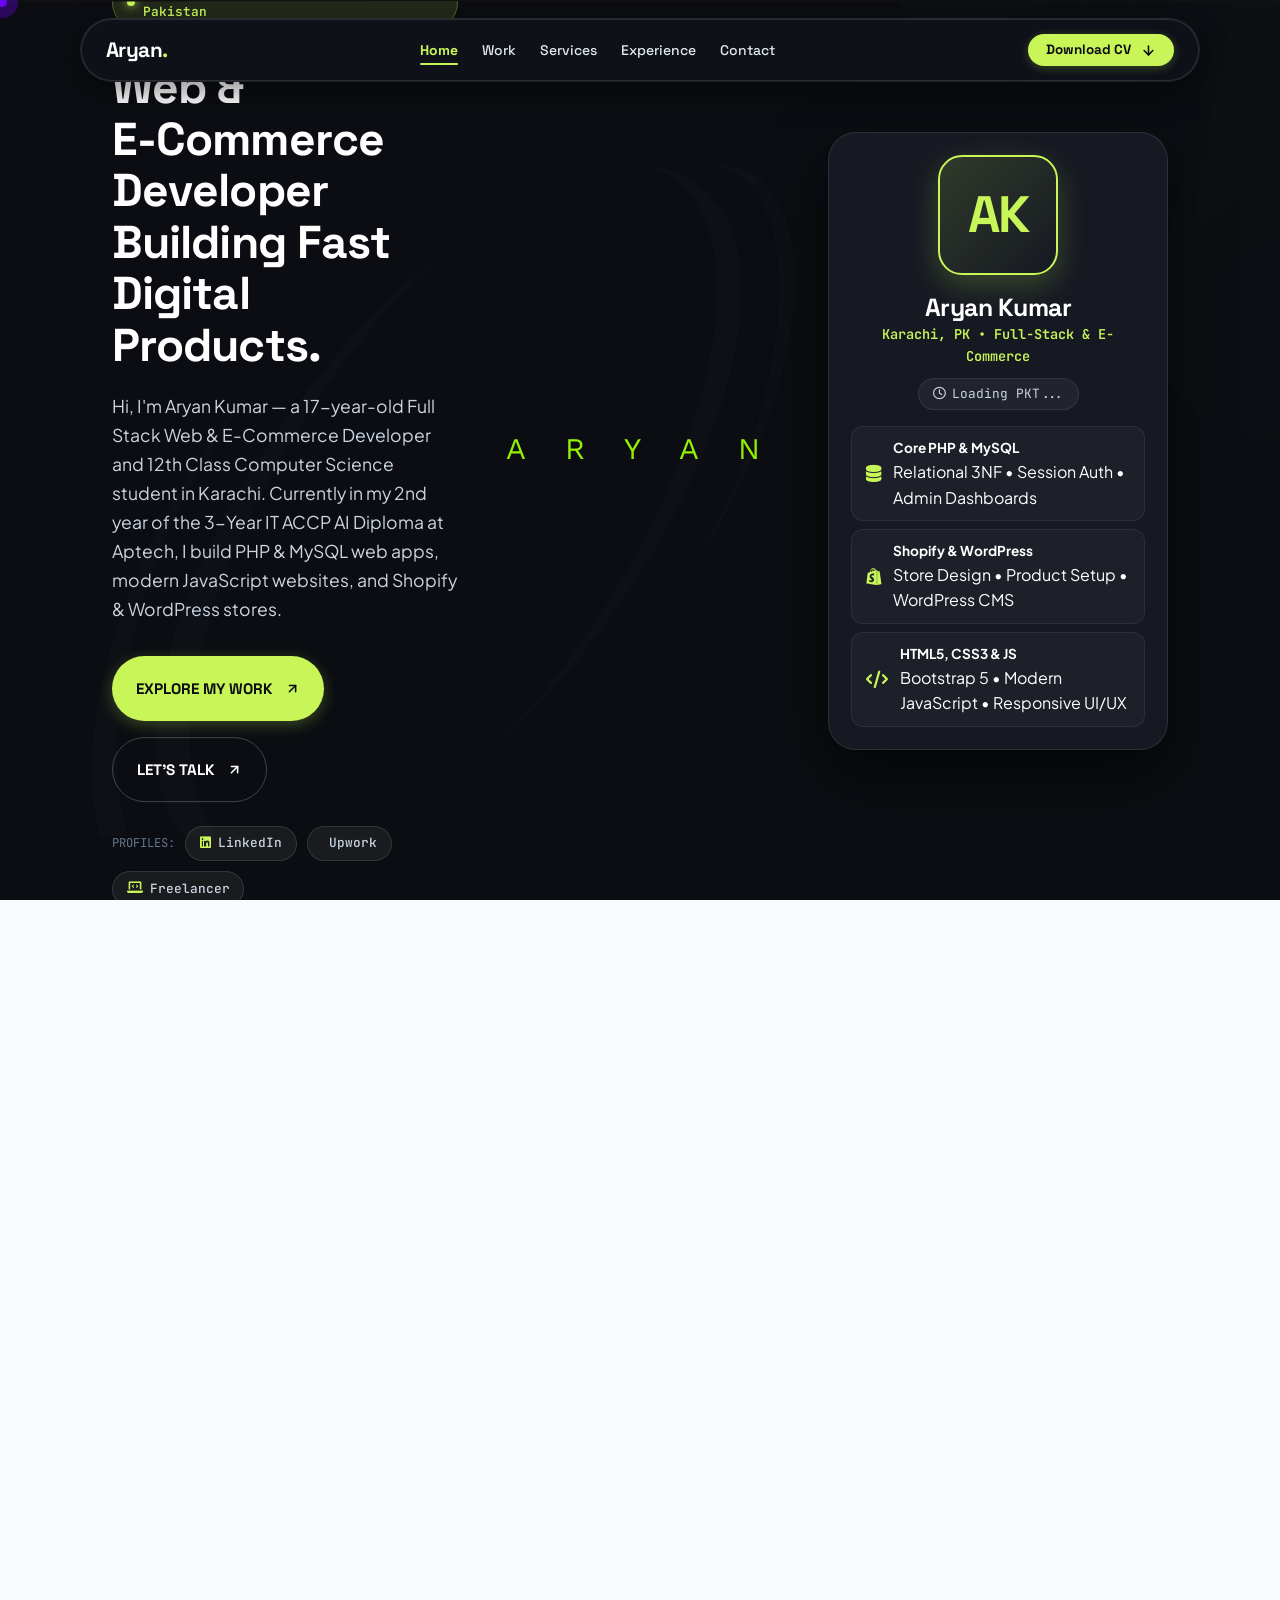
==== commit fe73eed7: "Update index.html" ====
--- a/index.html
+++ b/index.html
@@ -320,7 +320,7 @@
                                                 <span class="project-category-badge">
                                                     <i class="fa-solid fa-code text-lime me-1"></i> Interactive Frontend Web App
                                                 </span>
-                                                <img src="assets/img/Furever.png" alt="FurEver Care Pet Wellness Portal" loading="lazy" style="width: 100% !important; height: auto !important; max-height: 360px !important; object-fit: contain !important; border-radius: 10px !important;">
+                                                <img src="assets/img/furever.png" alt="FurEver Care Pet Wellness Portal" loading="lazy" style="width: 100% !important; height: auto !important; max-height: 360px !important; object-fit: contain !important; border-radius: 10px !important;">
                                             </div>
                                         </div>
                                         <div class="col-lg-6">
